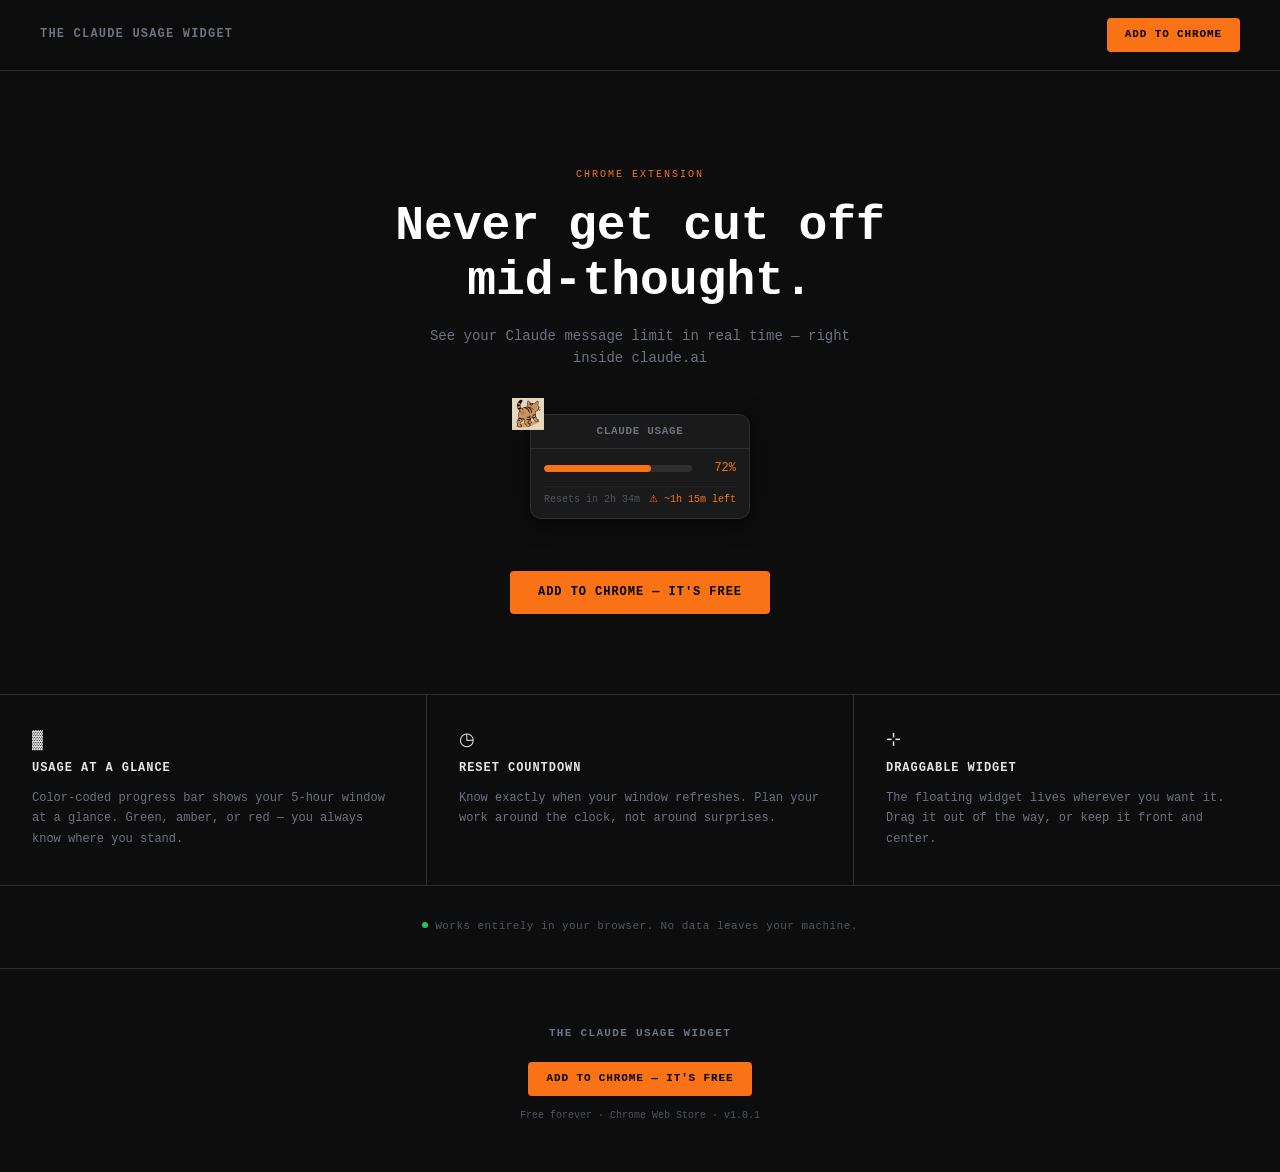
==== landing/index.html @ 8175f04a "Add landing page and Vercel config Co-Authored-By: Claude Sonnet 4.6 <noreply@anthropic.com>" ====
<!DOCTYPE html>
<html lang="en">
<head>
  <meta charset="UTF-8">
  <meta name="viewport" content="width=device-width, initial-scale=1.0">
  <title>The Claude Usage Widget</title>
  <meta name="description" content="See your Claude message limit in real time — right inside claude.ai. Free Chrome extension.">
  <link rel="icon" type="image/png" href="/icons/icon48.png">
  <style>
    *, *::before, *::after { box-sizing: border-box; margin: 0; padding: 0; }

    :root {
      --mono: "SF Mono", "Fira Code", "Fira Mono", "Courier New", monospace;
      --bg: #0d0d0d;
      --surface: #1a1a1a;
      --border: #2e2e2e;
      --border-subtle: #242424;
      --text: #e5e5e5;
      --muted: #6b7280;
      --dimmer: #4b5563;
      --accent: #f97316;
      --green: #22c55e;
      --red: #ef4444;
      --cta-url: "https://chromewebstore.google.com/detail/ffnmmghgmhkkemckifcmamfjbdfmonpp?utm_source=item-share-cb";
    }

    html { scroll-behavior: smooth; }

    body {
      font-family: var(--mono);
      background: var(--bg);
      color: var(--text);
      font-size: 14px;
      line-height: 1.6;
      -webkit-font-smoothing: antialiased;
    }

    a { color: inherit; text-decoration: none; }

    /* ── NAV ── */
    nav {
      display: flex;
      align-items: center;
      justify-content: space-between;
      padding: 18px 40px;
      border-bottom: 1px solid var(--border);
      position: sticky;
      top: 0;
      background: rgba(13,13,13,0.92);
      backdrop-filter: blur(8px);
      z-index: 100;
    }

    .nav-name {
      font-size: 12px;
      font-weight: 600;
      letter-spacing: 0.1em;
      text-transform: uppercase;
      color: var(--muted);
    }

    .btn {
      display: inline-block;
      background: var(--accent);
      color: #000;
      font-family: var(--mono);
      font-size: 11px;
      font-weight: 700;
      letter-spacing: 0.08em;
      text-transform: uppercase;
      padding: 8px 18px;
      border-radius: 4px;
      border: none;
      cursor: pointer;
      transition: opacity 0.15s;
    }
    .btn:hover { opacity: 0.85; }

    /* ── HERO ── */
    .hero {
      display: flex;
      flex-direction: column;
      align-items: center;
      text-align: center;
      padding: 96px 24px 80px;
      gap: 16px;
    }

    .hero-label {
      font-size: 10px;
      letter-spacing: 0.2em;
      text-transform: uppercase;
      color: var(--accent);
    }

    .hero-headline {
      font-size: clamp(28px, 5vw, 48px);
      font-weight: 700;
      color: #fff;
      line-height: 1.15;
      max-width: 640px;
    }

    .hero-sub {
      font-size: 14px;
      color: var(--muted);
      max-width: 440px;
    }

    /* ── WIDGET MOCKUP ── */
    .widget-wrap {
      position: relative;
      margin: 28px 0 36px;
      display: inline-block;
    }

    .widget-cat {
      position: absolute;
      top: -16px;
      left: -18px;
      width: 32px;
      height: 32px;
      object-fit: contain;
      opacity: 0.9;
    }

    /* Widget CSS verbatim from content/widget.css — position overridden */
    #ai-credit-tracker {
      position: relative;
      top: auto;
      right: auto;
      z-index: auto;
      width: 220px;
      background: var(--surface);
      border: 1px solid var(--border);
      border-radius: 11px;
      font-family: var(--mono);
      font-size: 13px;
      color: var(--text);
      box-shadow: 0 4px 22px rgba(0,0,0,0.55);
      user-select: none;
      cursor: default;
    }

    .act-header {
      padding: 8px 13px;
      font-size: 11px;
      font-weight: 600;
      text-transform: uppercase;
      letter-spacing: 0.06em;
      color: var(--muted);
      border-bottom: 1px solid var(--border);
    }

    .act-body {
      display: flex;
      padding: 10px 13px;
      flex-direction: column;
      gap: 7px;
    }

    .act-row {
      display: flex;
      align-items: center;
      gap: 9px;
    }

    .act-bar-track {
      flex: 1;
      height: 7px;
      background: #2e2e2e;
      border-radius: 99px;
      overflow: hidden;
    }

    .act-bar-fill {
      height: 100%;
      border-radius: 99px;
    }

    .act-percent {
      width: 35px;
      text-align: right;
      font-size: 12px;
      font-variant-numeric: tabular-nums;
      flex-shrink: 0;
    }

    .act-meta {
      display: flex;
      justify-content: space-between;
      align-items: center;
      font-size: 10px;
      color: var(--dimmer);
      padding-top: 5px;
      border-top: 1px solid var(--border-subtle);
    }

    .act-reset-text { color: var(--dimmer); }
    .act-projection { color: var(--accent); font-variant-numeric: tabular-nums; }

    /* ── FEATURES ── */
    .features {
      display: grid;
      grid-template-columns: repeat(3, 1fr);
      gap: 1px;
      background: var(--border);
      border-top: 1px solid var(--border);
      border-bottom: 1px solid var(--border);
    }

    .feature {
      background: var(--bg);
      padding: 36px 32px;
      display: flex;
      flex-direction: column;
      gap: 10px;
    }

    .feature-icon {
      font-size: 18px;
      line-height: 1;
    }

    .feature-title {
      font-size: 12px;
      font-weight: 700;
      letter-spacing: 0.08em;
      text-transform: uppercase;
      color: var(--text);
    }

    .feature-desc {
      font-size: 12px;
      color: var(--muted);
      line-height: 1.7;
    }

    /* ── PRIVACY STRIP ── */
    .privacy {
      text-align: center;
      padding: 32px 24px;
      font-size: 11px;
      color: var(--dimmer);
      letter-spacing: 0.04em;
      border-bottom: 1px solid var(--border);
    }

    .privacy span {
      display: inline-block;
      width: 6px;
      height: 6px;
      border-radius: 50%;
      background: var(--green);
      margin-right: 7px;
      vertical-align: middle;
      position: relative;
      top: -1px;
    }

    /* ── FOOTER ── */
    footer {
      display: flex;
      flex-direction: column;
      align-items: center;
      gap: 20px;
      padding: 56px 24px 48px;
      text-align: center;
    }

    .footer-name {
      font-size: 11px;
      font-weight: 600;
      letter-spacing: 0.12em;
      text-transform: uppercase;
      color: var(--muted);
    }

    .footer-note {
      font-size: 10px;
      color: var(--dimmer);
      margin-top: -8px;
    }

    /* ── RESPONSIVE ── */
    @media (max-width: 640px) {
      nav { padding: 14px 20px; }

      .hero { padding: 64px 20px 56px; }

      .features {
        grid-template-columns: 1fr;
      }

      .feature {
        padding: 28px 24px;
      }
    }
  </style>
</head>
<body>

  <!-- NAV -->
  <nav>
    <span class="nav-name">The Claude Usage Widget</span>
    <a class="btn" href="https://chromewebstore.google.com/detail/ffnmmghgmhkkemckifcmamfjbdfmonpp?utm_source=item-share-cb" target="_blank" rel="noopener">Add to Chrome</a>
  </nav>

  <!-- HERO -->
  <section class="hero">
    <p class="hero-label">Chrome Extension</p>
    <h1 class="hero-headline">Never get cut off<br>mid-thought.</h1>
    <p class="hero-sub">See your Claude message limit in real time — right inside claude.ai</p>

    <div class="widget-wrap">
      <div id="ai-credit-tracker">
        <div class="act-header">Claude Usage</div>
        <div class="act-body">
          <div class="act-row">
            <div class="act-bar-track">
              <div class="act-bar-fill" style="width:72%;background:#f97316;"></div>
            </div>
            <span class="act-percent" style="color:#f97316;">72%</span>
          </div>
          <div class="act-meta">
            <span class="act-reset-text">Resets in 2h 34m</span>
            <span class="act-projection">⚠ ~1h 15m left</span>
          </div>
        </div>
      </div>
      <img class="widget-cat" src="/icons/icon128.png" alt="">
    </div>

    <a class="btn" href="https://chromewebstore.google.com/detail/ffnmmghgmhkkemckifcmamfjbdfmonpp?utm_source=item-share-cb" target="_blank" rel="noopener" style="font-size:12px;padding:12px 28px;">
      Add to Chrome — it's free
    </a>
  </section>

  <!-- FEATURES -->
  <section class="features">
    <div class="feature">
      <div class="feature-icon">▓</div>
      <div class="feature-title">Usage at a glance</div>
      <p class="feature-desc">Color-coded progress bar shows your 5-hour window at a glance. Green, amber, or red — you always know where you stand.</p>
    </div>
    <div class="feature">
      <div class="feature-icon">◷</div>
      <div class="feature-title">Reset countdown</div>
      <p class="feature-desc">Know exactly when your window refreshes. Plan your work around the clock, not around surprises.</p>
    </div>
    <div class="feature">
      <div class="feature-icon">⊹</div>
      <div class="feature-title">Draggable widget</div>
      <p class="feature-desc">The floating widget lives wherever you want it. Drag it out of the way, or keep it front and center.</p>
    </div>
  </section>

  <!-- PRIVACY STRIP -->
  <div class="privacy">
    <span></span>Works entirely in your browser. No data leaves your machine.
  </div>

  <!-- FOOTER -->
  <footer>
    <p class="footer-name">The Claude Usage Widget</p>
    <a class="btn" href="https://chromewebstore.google.com/detail/ffnmmghgmhkkemckifcmamfjbdfmonpp?utm_source=item-share-cb" target="_blank" rel="noopener">Add to Chrome — it's free</a>
    <p class="footer-note">Free forever · Chrome Web Store · v1.0.1</p>
  </footer>

</body>
</html>
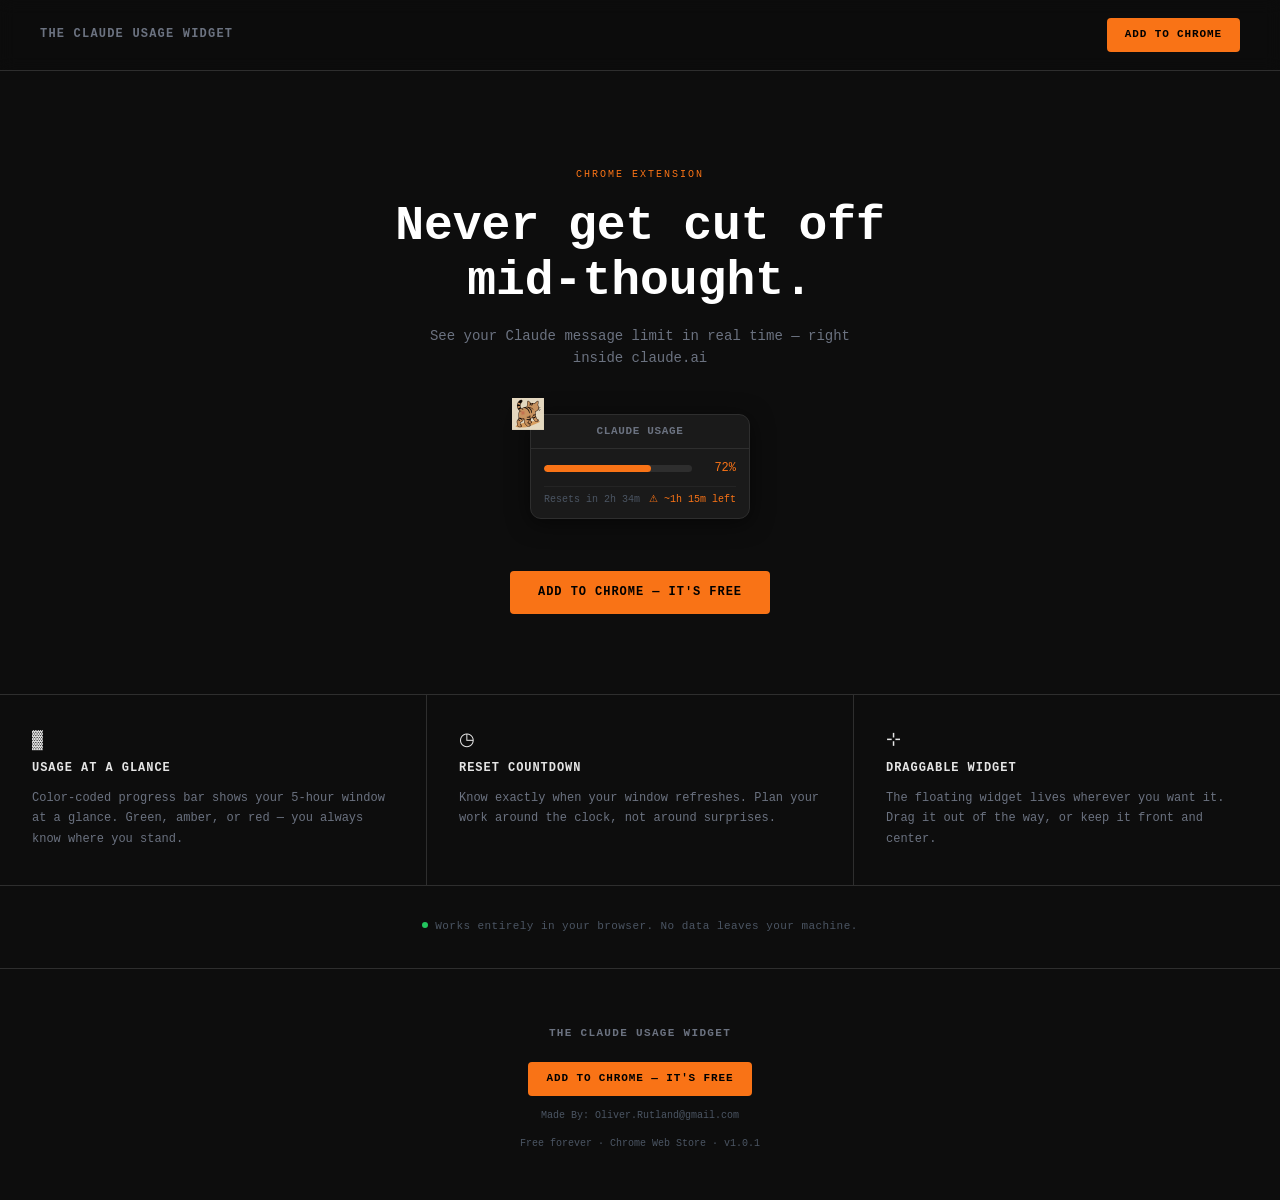
==== commit 87ad2e5f: "Add author credit to landing page footer Co-Authored-By: Claude Sonnet 4.6 <noreply@anthropic.com>" ====
--- a/landing/index.html
+++ b/landing/index.html
@@ -364,6 +364,7 @@
   <footer>
     <p class="footer-name">The Claude Usage Widget</p>
     <a class="btn" href="https://chromewebstore.google.com/detail/ffnmmghgmhkkemckifcmamfjbdfmonpp?utm_source=item-share-cb" target="_blank" rel="noopener">Add to Chrome — it's free</a>
+    <p class="footer-note">Made By: Oliver.Rutland@gmail.com</p>
     <p class="footer-note">Free forever · Chrome Web Store · v1.0.1</p>
   </footer>
 
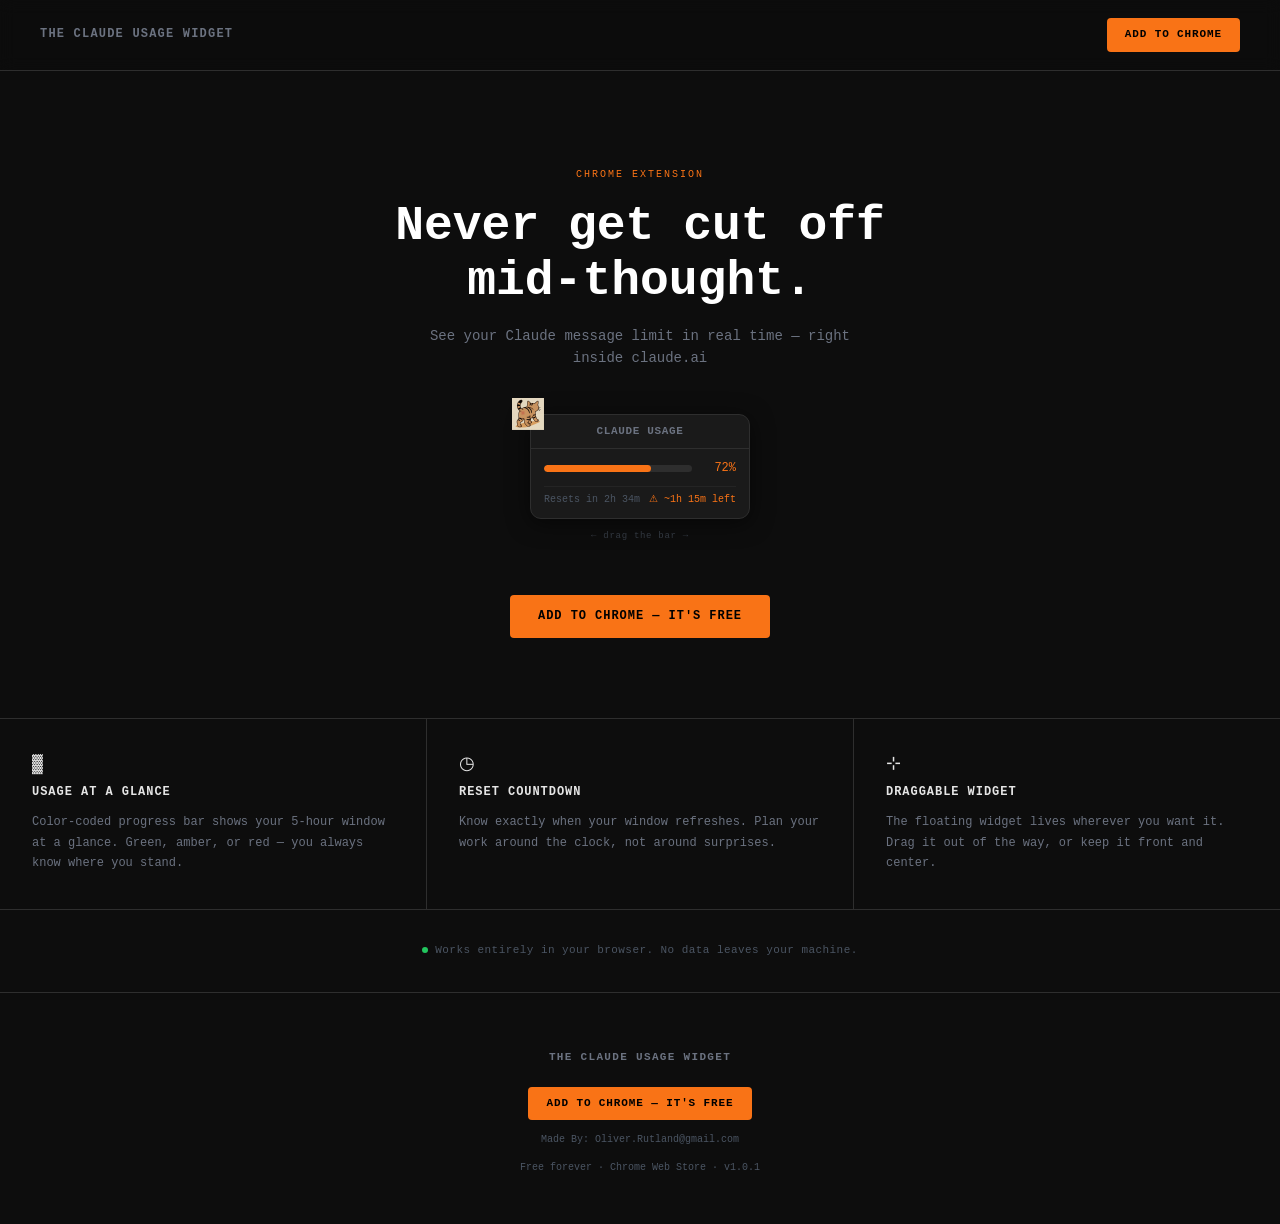
==== commit fd19a269: "Make landing page widget bar interactive with color zones Co-Authored-By: Claude Sonnet 4.6 <noreply" ====
--- a/landing/index.html
+++ b/landing/index.html
@@ -140,6 +140,19 @@
       box-shadow: 0 4px 22px rgba(0,0,0,0.55);
       user-select: none;
       cursor: default;
+    }
+
+    .act-bar-track {
+      cursor: ew-resize;
+    }
+
+    .widget-hint {
+      font-size: 9px;
+      color: var(--dimmer);
+      letter-spacing: 0.08em;
+      text-align: center;
+      margin-top: 10px;
+      opacity: 0.6;
     }
 
     .act-header {
@@ -329,6 +342,7 @@
         </div>
       </div>
       <img class="widget-cat" src="/icons/icon128.png" alt="">
+      <p class="widget-hint">← drag the bar →</p>
     </div>
 
     <a class="btn" href="https://chromewebstore.google.com/detail/ffnmmghgmhkkemckifcmamfjbdfmonpp?utm_source=item-share-cb" target="_blank" rel="noopener" style="font-size:12px;padding:12px 28px;">
@@ -368,5 +382,56 @@
     <p class="footer-note">Free forever · Chrome Web Store · v1.0.1</p>
   </footer>
 
+  <script>
+    const track = document.querySelector('.act-bar-track');
+    const fill  = document.querySelector('.act-bar-fill');
+    const pct   = document.querySelector('.act-percent');
+    const meta  = document.querySelector('.act-reset-text');
+    const proj  = document.querySelector('.act-projection');
+
+    function getColor(p) {
+      if (p <= 50) return '#22c55e';
+      if (p <= 85) return '#eab308';
+      return '#ef4444';
+    }
+
+    function getMeta(p) {
+      if (p <= 50) return 'Resets in 3h 12m';
+      if (p <= 85) return 'Resets in 1h 48m';
+      return 'Resets in 0h 22m';
+    }
+
+    function getProj(p) {
+      if (p <= 50) return '';
+      if (p <= 85) return '⚠ ~1h 15m left';
+      return '⚠ ~12m left';
+    }
+
+    function update(p) {
+      p = Math.max(0, Math.min(100, p));
+      const color = getColor(p);
+      fill.style.width = p + '%';
+      fill.style.background = color;
+      pct.style.color = color;
+      pct.textContent = p + '%';
+      meta.textContent = getMeta(p);
+      proj.textContent = getProj(p);
+    }
+
+    function percentFromEvent(e) {
+      const rect = track.getBoundingClientRect();
+      const x = (e.touches ? e.touches[0].clientX : e.clientX) - rect.left;
+      return Math.round((x / rect.width) * 100);
+    }
+
+    let dragging = false;
+
+    track.addEventListener('mousedown', e => { dragging = true; update(percentFromEvent(e)); });
+    track.addEventListener('click', e => update(percentFromEvent(e)));
+    document.addEventListener('mousemove', e => { if (dragging) update(percentFromEvent(e)); });
+    document.addEventListener('mouseup', () => { dragging = false; });
+    track.addEventListener('touchstart', e => { e.preventDefault(); update(percentFromEvent(e)); }, { passive: false });
+    track.addEventListener('touchmove',  e => { e.preventDefault(); update(percentFromEvent(e)); }, { passive: false });
+  </script>
 </body>
 </html>
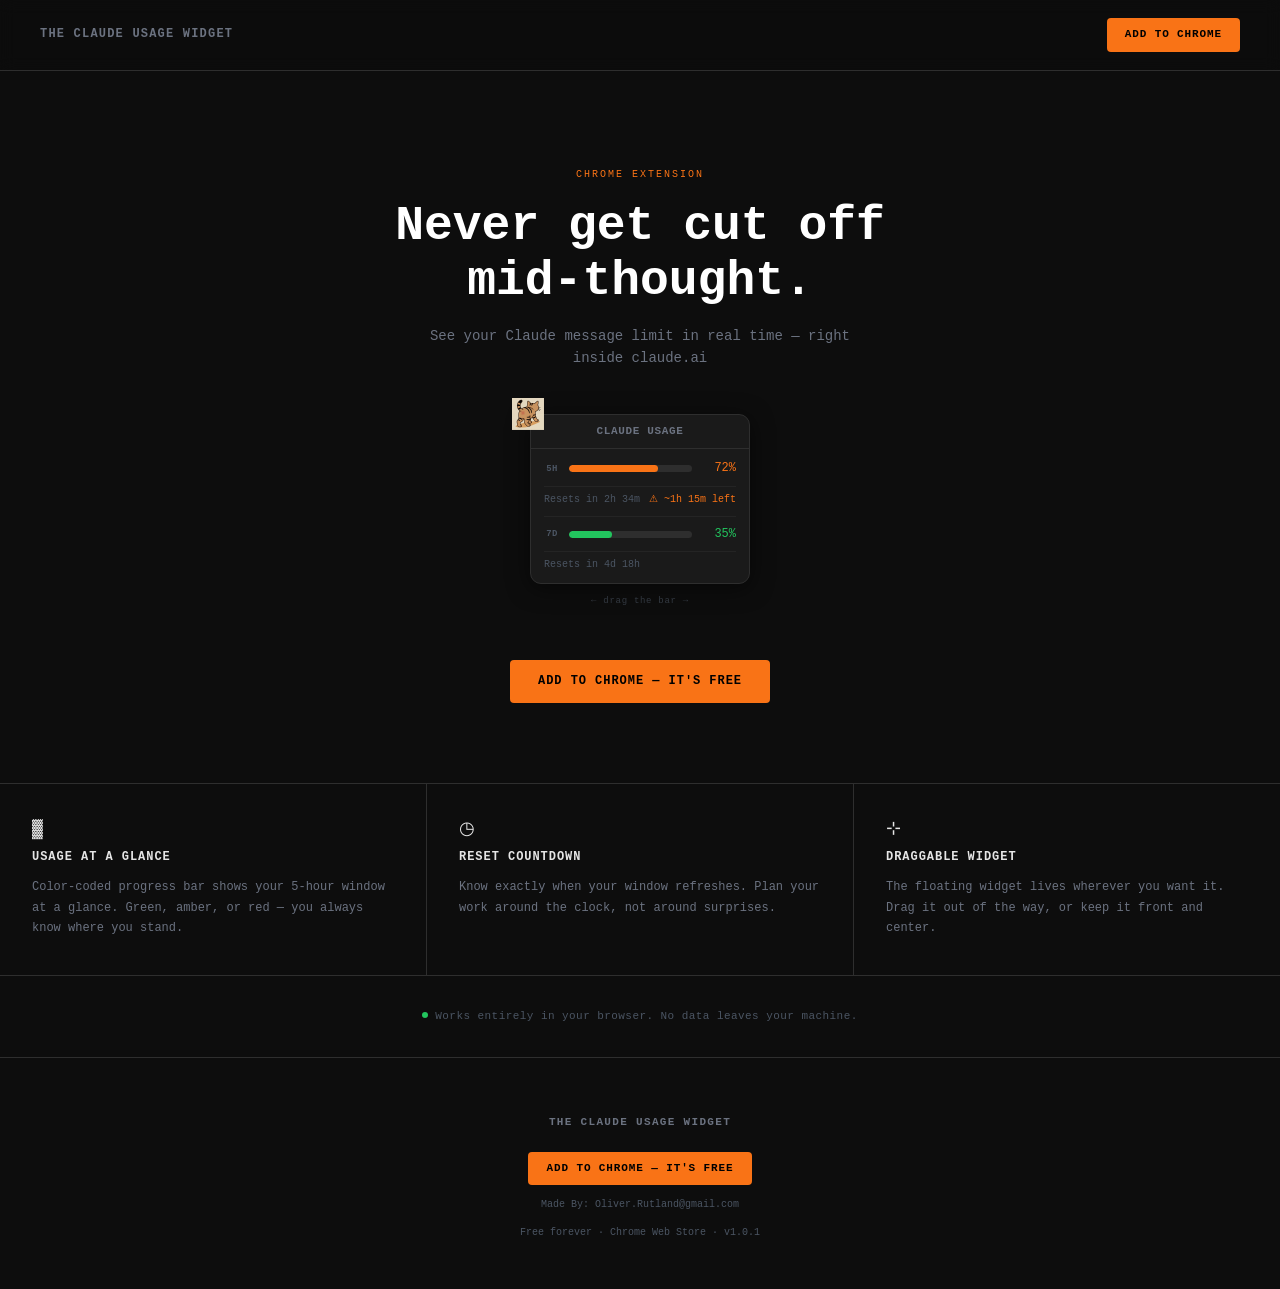
==== commit 02ef5766: "Add 7-day bar to landing page widget mockup Mirrors the extension's new dual-bar layout. Both the 5h" ====
--- a/landing/index.html
+++ b/landing/index.html
@@ -178,6 +178,22 @@
       gap: 9px;
     }
 
+    .act-period {
+      width: 16px;
+      font-size: 9px;
+      font-weight: 700;
+      color: var(--dimmer);
+      text-transform: uppercase;
+      letter-spacing: 0.04em;
+      flex-shrink: 0;
+    }
+
+    .act-divider {
+      height: 1px;
+      background: var(--border-subtle);
+      margin: 1px 0;
+    }
+
     .act-bar-track {
       flex: 1;
       height: 7px;
@@ -310,6 +326,7 @@
       }
     }
   </style>
+  <script defer src="/_vercel/insights/script.js"></script>
 </head>
 <body>
 
@@ -330,6 +347,7 @@
         <div class="act-header">Claude Usage</div>
         <div class="act-body">
           <div class="act-row">
+            <span class="act-period">5h</span>
             <div class="act-bar-track">
               <div class="act-bar-fill" style="width:72%;background:#f97316;"></div>
             </div>
@@ -338,6 +356,17 @@
           <div class="act-meta">
             <span class="act-reset-text">Resets in 2h 34m</span>
             <span class="act-projection">⚠ ~1h 15m left</span>
+          </div>
+          <div class="act-divider"></div>
+          <div class="act-row">
+            <span class="act-period">7d</span>
+            <div class="act-bar-track" id="sd-track">
+              <div class="act-bar-fill" id="sd-fill" style="width:35%;background:#22c55e;"></div>
+            </div>
+            <span class="act-percent" id="sd-pct" style="color:#22c55e;">35%</span>
+          </div>
+          <div class="act-meta">
+            <span class="act-reset-text">Resets in 4d 18h</span>
           </div>
         </div>
       </div>
@@ -383,55 +412,60 @@
   </footer>
 
   <script>
-    const track = document.querySelector('.act-bar-track');
-    const fill  = document.querySelector('.act-bar-fill');
-    const pct   = document.querySelector('.act-percent');
+    function makeInteractive(trackEl, fillEl, pctEl, getColor, getMeta, getProj) {
+      function update(p) {
+        p = Math.max(0, Math.min(100, p));
+        const color = getColor(p);
+        fillEl.style.width = p + '%';
+        fillEl.style.background = color;
+        pctEl.style.color = color;
+        pctEl.textContent = p + '%';
+        if (getMeta) getMeta(p);
+        if (getProj) getProj(p);
+      }
+      function pctFromEvent(e) {
+        const rect = trackEl.getBoundingClientRect();
+        const x = (e.touches ? e.touches[0].clientX : e.clientX) - rect.left;
+        return Math.round((x / rect.width) * 100);
+      }
+      let dragging = false;
+      trackEl.addEventListener('mousedown', e => { dragging = true; update(pctFromEvent(e)); });
+      trackEl.addEventListener('click', e => update(pctFromEvent(e)));
+      document.addEventListener('mousemove', e => { if (dragging) update(pctFromEvent(e)); });
+      document.addEventListener('mouseup', () => { dragging = false; });
+      trackEl.addEventListener('touchstart', e => { e.preventDefault(); update(pctFromEvent(e)); }, { passive: false });
+      trackEl.addEventListener('touchmove',  e => { e.preventDefault(); update(pctFromEvent(e)); }, { passive: false });
+    }
+
+    function getColor5h(p) {
+      if (p <= 50) return '#22c55e';
+      if (p <= 85) return '#f97316';
+      return '#ef4444';
+    }
+
     const meta  = document.querySelector('.act-reset-text');
     const proj  = document.querySelector('.act-projection');
 
-    function getColor(p) {
-      if (p <= 50) return '#22c55e';
-      if (p <= 85) return '#eab308';
-      return '#ef4444';
-    }
-
-    function getMeta(p) {
-      if (p <= 50) return 'Resets in 3h 12m';
-      if (p <= 85) return 'Resets in 1h 48m';
-      return 'Resets in 0h 22m';
-    }
-
-    function getProj(p) {
-      if (p <= 50) return '';
-      if (p <= 85) return '⚠ ~1h 15m left';
-      return '⚠ ~12m left';
-    }
-
-    function update(p) {
-      p = Math.max(0, Math.min(100, p));
-      const color = getColor(p);
-      fill.style.width = p + '%';
-      fill.style.background = color;
-      pct.style.color = color;
-      pct.textContent = p + '%';
-      meta.textContent = getMeta(p);
-      proj.textContent = getProj(p);
-    }
-
-    function percentFromEvent(e) {
-      const rect = track.getBoundingClientRect();
-      const x = (e.touches ? e.touches[0].clientX : e.clientX) - rect.left;
-      return Math.round((x / rect.width) * 100);
-    }
-
-    let dragging = false;
-
-    track.addEventListener('mousedown', e => { dragging = true; update(percentFromEvent(e)); });
-    track.addEventListener('click', e => update(percentFromEvent(e)));
-    document.addEventListener('mousemove', e => { if (dragging) update(percentFromEvent(e)); });
-    document.addEventListener('mouseup', () => { dragging = false; });
-    track.addEventListener('touchstart', e => { e.preventDefault(); update(percentFromEvent(e)); }, { passive: false });
-    track.addEventListener('touchmove',  e => { e.preventDefault(); update(percentFromEvent(e)); }, { passive: false });
+    makeInteractive(
+      document.querySelector('.act-bar-track'),
+      document.querySelector('.act-bar-fill'),
+      document.querySelector('.act-percent'),
+      getColor5h,
+      p => {
+        meta.textContent = p <= 50 ? 'Resets in 3h 12m' : p <= 85 ? 'Resets in 1h 48m' : 'Resets in 0h 22m';
+      },
+      p => {
+        proj.textContent = p <= 50 ? '' : p <= 85 ? '⚠ ~1h 15m left' : '⚠ ~12m left';
+      }
+    );
+
+    makeInteractive(
+      document.getElementById('sd-track'),
+      document.getElementById('sd-fill'),
+      document.getElementById('sd-pct'),
+      p => p <= 60 ? '#22c55e' : p <= 85 ? '#f97316' : '#ef4444',
+      null, null
+    );
   </script>
 </body>
 </html>
